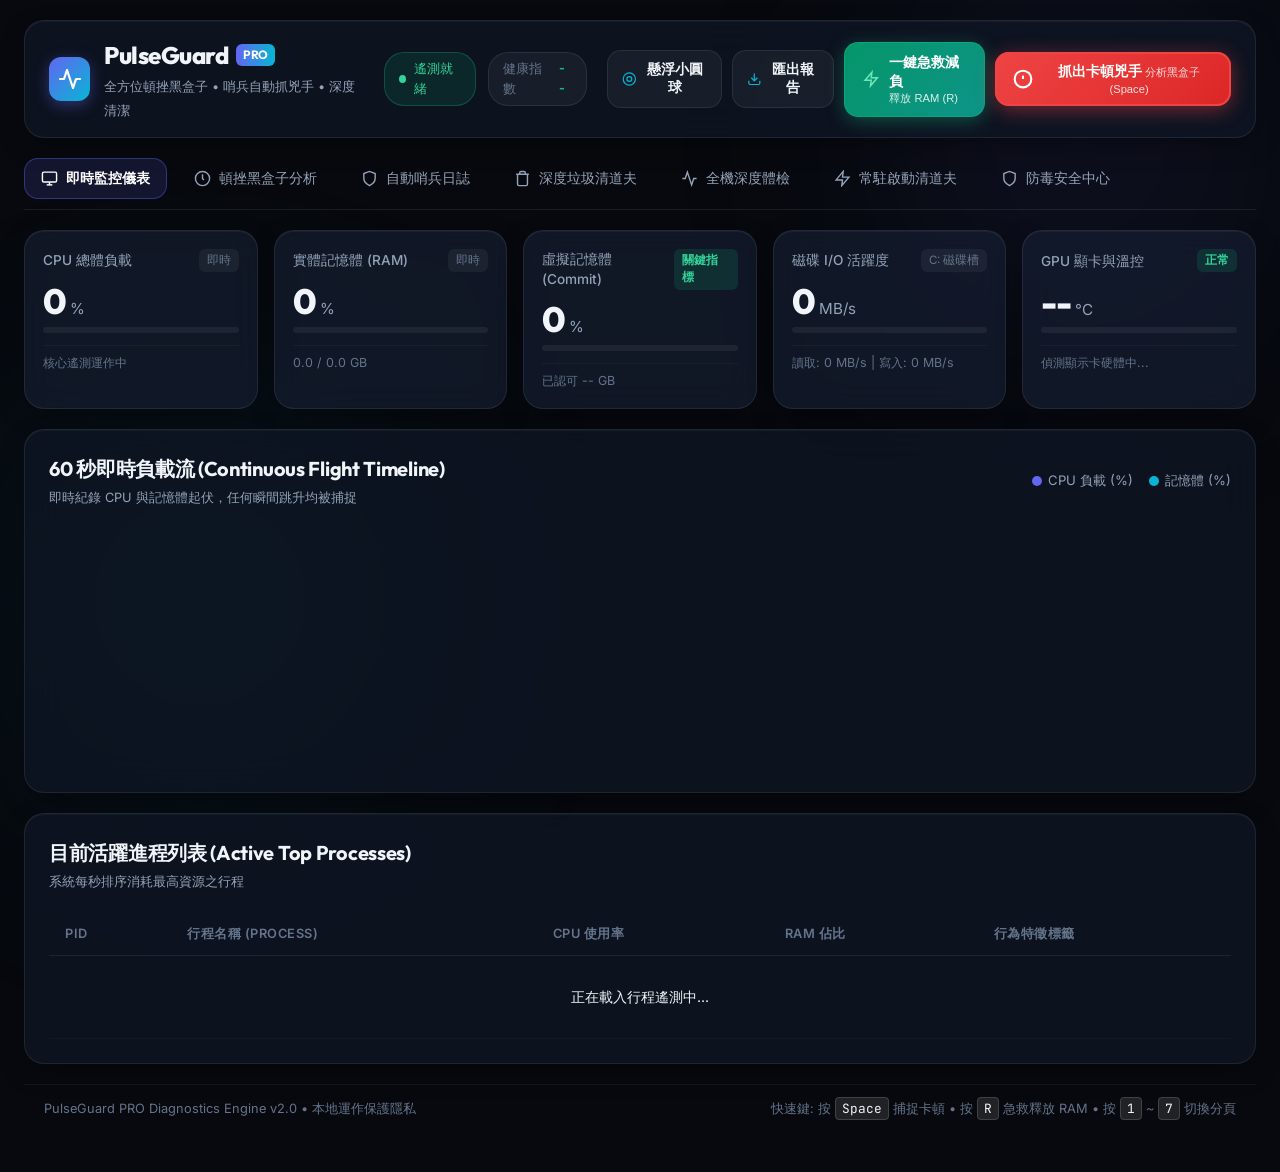
==== static/index.html @ 15b9dbf8 "Update PulseGuard PRO: Performance, Diagnostics and Antivirus Modules" ====
<!DOCTYPE html>
<html lang="zh-TW">
<head>
  <meta charset="UTF-8">
  <meta name="viewport" content="width=device-width, initial-scale=1.0">
  <title>PulseGuard PRO - 電腦頓挫黑盒子與效能診斷系統</title>
  <link rel="preconnect" href="https://fonts.googleapis.com">
  <link rel="preconnect" href="https://fonts.gstatic.com" crossorigin>
  <link href="https://fonts.googleapis.com/css2?family=Inter:wght@300;400;500;600;700&family=JetBrains+Mono:wght@400;600&family=Outfit:wght@400;600;700;800&display=swap" rel="stylesheet">
  <link rel="stylesheet" href="style.css">
</head>
<body>
  <!-- Ambient background glow layers -->
  <div class="ambient-glow glow-1"></div>
  <div class="ambient-glow glow-2"></div>

  <!-- Toast Notification Container -->
  <div class="toast-container" id="toastContainer"></div>

  <div class="app-layout">
    <!-- Top Bar -->
    <header class="navbar">
      <div class="nav-brand">
        <div class="brand-icon">
          <svg viewBox="0 0 24 24" fill="none" stroke="currentColor" stroke-width="2.2" stroke-linecap="round" stroke-linejoin="round">
            <polyline points="22 12 18 12 15 21 9 3 6 12 2 12"></polyline>
          </svg>
        </div>
        <div class="brand-text">
          <h1>PulseGuard <span>PRO</span></h1>
          <span class="sub-label">全方位頓挫黑盒子 • 哨兵自動抓兇手 • 深度清潔</span>
        </div>
      </div>

      <!-- Quick Status Badges -->
      <div class="header-badges">
        <div class="engine-badge" id="engineStatusBadge">
          <span class="dot pulse"></span>
          <span id="engineStatusText">遙測就緒</span>
        </div>
        <div class="health-mini-pill" id="healthMiniBadge" title="全機健康度">
          <span class="label">健康指數</span>
          <span class="val" id="miniHealthScore">--</span>
        </div>
      </div>

      <!-- Top CTA Action Buttons -->
      <div class="nav-actions">
        <!-- Circular Floating Speed Ball (Always on Top) -->
        <button class="btn-action-outline" id="btnOpenHud" title="開啟桌面置頂懸浮小圓球 (Always on Top，切換視窗絕不縮小)">
          <svg viewBox="0 0 24 24" fill="none" stroke="currentColor" stroke-width="2"><circle cx="12" cy="12" r="10"></circle><circle cx="12" cy="12" r="4"></circle></svg>
          懸浮小圓球
        </button>

        <!-- Export Report Dropdown / Button -->
        <button class="btn-action-outline" id="btnExportReport" title="一鍵匯出完整 HTML 系統診斷報告單">
          <svg viewBox="0 0 24 24" fill="none" stroke="currentColor" stroke-width="2"><path d="M21 15v4a2 2 0 0 1-2 2H5a2 2 0 0 1-2-2v-4"></path><polyline points="7 10 12 15 17 10"></polyline><line x1="12" y1="15" x2="12" y2="3"></line></svg>
          匯出報告
        </button>

        <!-- 1-Click Instant RAM & Temp Purge -->
        <button class="btn-optimize-system" id="btnOptimizeSystem" title="立即強制清空處理程序工作集閒置記憶體、清理 %TEMP% 與刷新 DNS 快取 (R)">
          <svg viewBox="0 0 24 24" fill="none" stroke="currentColor" stroke-width="2.2" class="opt-icon">
            <polygon points="13 2 3 14 12 14 11 22 21 10 12 10 13 2"></polygon>
          </svg>
          <div class="btn-text">
            <strong>一鍵急救減負</strong>
            <small>釋放 RAM (R)</small>
          </div>
        </button>

        <!-- Emergency Lag Hunter CTA Button -->
        <button class="btn-lag-hunter" id="btnTriggerLagHunter" title="剛才感到電腦卡頓或掉幀？點我立刻分析過去 60 秒兇手！ (Space)">
          <span class="sonar-ring"></span>
          <svg viewBox="0 0 24 24" fill="none" stroke="currentColor" stroke-width="2.5">
            <circle cx="12" cy="12" r="10"></circle>
            <line x1="12" y1="8" x2="12" y2="12"></line>
            <line x1="12" y1="16" x2="12.01" y2="16"></line>
          </svg>
          <div class="btn-text">
            <strong>抓出卡頓兇手</strong>
            <small>分析黑盒子 (Space)</small>
          </div>
        </button>
      </div>
    </header>

    <!-- Navigation Tabs -->
    <nav class="nav-tabs">
      <button class="tab-btn active" data-tab="tab-monitor">
        <svg viewBox="0 0 24 24" fill="none" stroke="currentColor" stroke-width="2"><rect x="2" y="3" width="20" height="14" rx="2" ry="2"></rect><line x1="8" y1="21" x2="16" y2="21"></line><line x1="12" y1="17" x2="12" y2="21"></line></svg>
        即時監控儀表
      </button>
      <button class="tab-btn" data-tab="tab-hunter" id="tabHunterBtn">
        <svg viewBox="0 0 24 24" fill="none" stroke="currentColor" stroke-width="2"><circle cx="12" cy="12" r="10"></circle><polyline points="12 6 12 12 14 14"></polyline></svg>
        頓挫黑盒子分析
      </button>
      <button class="tab-btn" data-tab="tab-sentinel" id="tabSentinelBtn">
        <svg viewBox="0 0 24 24" fill="none" stroke="currentColor" stroke-width="2"><path d="M12 22s8-4 8-10V5l-8-3-8 3v7c0 6 8 10 8 10z"></path></svg>
        自動哨兵日誌
        <span class="tab-badge" id="incidentCountBadge" style="display:none;">0</span>
      </button>
      <button class="tab-btn" data-tab="tab-cleaner">
        <svg viewBox="0 0 24 24" fill="none" stroke="currentColor" stroke-width="2"><path d="M3 6h18M19 6v14a2 2 0 0 1-2 2H7a2 2 0 0 1-2-2V6m3 0V4a2 2 0 0 1 2-2h4a2 2 0 0 1 2 2v2"></path></svg>
        深度垃圾清道夫
      </button>
      <button class="tab-btn" data-tab="tab-audit">
        <svg viewBox="0 0 24 24" fill="none" stroke="currentColor" stroke-width="2"><path d="M22 12h-4l-3 9L9 3l-3 9H2"></path></svg>
        全機深度體檢
      </button>
      <button class="tab-btn" data-tab="tab-startup">
        <svg viewBox="0 0 24 24" fill="none" stroke="currentColor" stroke-width="2"><polygon points="13 2 3 14 12 14 11 22 21 10 12 10 13 2"></polygon></svg>
        常駐啟動清道夫
      </button>
      <button class="tab-btn" data-tab="tab-security" id="tabSecurityBtn">
        <svg viewBox="0 0 24 24" fill="none" stroke="currentColor" stroke-width="2"><path d="M12 22s8-4 8-10V5l-8-3-8 3v7c0 6 8 10 8 10z"></path></svg>
        防毒安全中心
      </button>
    </nav>

    <!-- Main Content Container -->
    <main class="content-container">
      
      <!-- TAB 1: 即時監控 -->
      <section class="tab-content active" id="tab-monitor">
        <!-- Telemetry Cards Grid (5 Cards: CPU, RAM, Commit, Disk, GPU) -->
        <div class="telemetry-grid">
          <!-- CPU Card -->
          <div class="tele-card" id="cardCpu">
            <div class="tele-header">
              <span class="tele-title">CPU 總體負載</span>
              <span class="tele-trend" id="cpuTrend">即時</span>
            </div>
            <div class="tele-body">
              <div class="tele-val-wrap">
                <span class="tele-val" id="cpuVal">0</span>
                <span class="tele-unit">%</span>
              </div>
              <div class="mini-bar-track">
                <div class="mini-bar-fill" id="cpuBarFill" style="width: 0%"></div>
              </div>
            </div>
            <div class="tele-footer">
              <span id="cpuCoreInfo">核心遙測運作中</span>
            </div>
          </div>

          <!-- RAM Card -->
          <div class="tele-card" id="cardRam">
            <div class="tele-header">
              <span class="tele-title">實體記憶體 (RAM)</span>
              <span class="tele-trend" id="ramTrend">即時</span>
            </div>
            <div class="tele-body">
              <div class="tele-val-wrap">
                <span class="tele-val" id="ramVal">0</span>
                <span class="tele-unit">%</span>
              </div>
              <div class="mini-bar-track">
                <div class="mini-bar-fill" id="ramBarFill" style="width: 0%"></div>
              </div>
            </div>
            <div class="tele-footer">
              <span id="ramUsageDetail">0.0 / 0.0 GB</span>
            </div>
          </div>

          <!-- Commit / Virtual Memory Card -->
          <div class="tele-card" id="cardCommit">
            <div class="tele-header">
              <span class="tele-title">虛擬記憶體 (Commit)</span>
              <span class="tele-tag" title="若過高代表分頁檔交換頻繁，引起凍結">關鍵指標</span>
            </div>
            <div class="tele-body">
              <div class="tele-val-wrap">
                <span class="tele-val" id="commitVal">0</span>
                <span class="tele-unit">%</span>
              </div>
              <div class="mini-bar-track">
                <div class="mini-bar-fill" id="commitBarFill" style="width: 0%"></div>
              </div>
            </div>
            <div class="tele-footer">
              <span id="commitUsageDetail">已認可 -- GB</span>
            </div>
          </div>

          <!-- Disk Activity Card -->
          <div class="tele-card" id="cardDisk">
            <div class="tele-header">
              <span class="tele-title">磁碟 I/O 活躍度</span>
              <span class="tele-trend" id="diskTrend">C: 磁碟槽</span>
            </div>
            <div class="tele-body">
              <div class="tele-val-wrap">
                <span class="tele-val" id="diskVal">0</span>
                <span class="tele-unit">MB/s</span>
              </div>
              <div class="mini-bar-track">
                <div class="mini-bar-fill" id="diskBarFill" style="width: 0%"></div>
              </div>
            </div>
            <div class="tele-footer">
              <span id="diskRwDetail">讀取: 0 MB/s | 寫入: 0 MB/s</span>
            </div>
          </div>

          <!-- GPU & Thermal Card (NEW) -->
          <div class="tele-card" id="cardGpu">
            <div class="tele-header">
              <span class="tele-title">GPU 顯卡與溫控</span>
              <span class="tele-tag" id="gpuThermalTag">正常</span>
            </div>
            <div class="tele-body">
              <div class="tele-val-wrap">
                <span class="tele-val" id="gpuTempVal">--</span>
                <span class="tele-unit">°C</span>
              </div>
              <div class="mini-bar-track">
                <div class="mini-bar-fill" id="gpuBarFill" style="width: 0%; background: linear-gradient(90deg, #10b981, #f59e0b);"></div>
              </div>
            </div>
            <div class="tele-footer">
              <span id="gpuNameDetail">偵測顯示卡硬體中...</span>
            </div>
          </div>
        </div>

        <!-- Realtime Continuous Waveform Graph -->
        <div class="glass-panel chart-panel">
          <div class="panel-header">
            <div class="panel-title-wrap">
              <h2>60 秒即時負載流 (Continuous Flight Timeline)</h2>
              <span class="panel-subtitle">即時紀錄 CPU 與記憶體起伏，任何瞬間跳升均被捕捉</span>
            </div>
            <div class="chart-legend">
              <span class="legend-item"><span class="legend-dot dot-cpu"></span> CPU 負載 (%)</span>
              <span class="legend-item"><span class="legend-dot dot-ram"></span> 記憶體 (%)</span>
            </div>
          </div>
          <div class="canvas-container">
            <canvas id="liveTimelineCanvas"></canvas>
          </div>
        </div>

        <!-- Top Active Processes Table -->
        <div class="glass-panel process-panel">
          <div class="panel-header">
            <div class="panel-title-wrap">
              <h2>目前活躍進程列表 (Active Top Processes)</h2>
              <span class="panel-subtitle">系統每秒排序消耗最高資源之行程</span>
            </div>
          </div>
          <div class="table-responsive">
            <table class="modern-table">
              <thead>
                <tr>
                  <th>PID</th>
                  <th>行程名稱 (Process)</th>
                  <th>CPU 使用率</th>
                  <th>RAM 佔比</th>
                  <th>行為特徵標籤</th>
                </tr>
              </thead>
              <tbody id="topProcessesTbody">
                <tr>
                  <td colspan="5" class="loading-td">正在載入行程遙測中...</td>
                </tr>
              </tbody>
            </table>
          </div>
        </div>
      </section>

      <!-- TAB 2: 頓挫黑盒子 (Lag Hunter) -->
      <section class="tab-content" id="tab-hunter">
        <div class="glass-panel hunter-main-panel">
          <div class="hunter-hero">
            <div class="hero-badge">Flight Recorder Analysis</div>
            <h2>剛才究竟是誰在卡？ (Lag Culprit Diagnostic)</h2>
            <p id="hunterSummaryText" class="hunter-summary">
              點擊上方「抓出卡頓兇手」按鈕（或按 Space），系統將回溯過去 60 秒的硬體黑盒子紀錄，精準指出峰值秒數與主要元兇。
            </p>
          </div>

          <!-- Highlight Cards -->
          <div class="hunter-stats-grid">
            <div class="stat-card">
              <span class="label">最嚴重卡頓時刻</span>
              <span class="stat-num" id="worstTimeText">--:--:--</span>
            </div>
            <div class="stat-card">
              <span class="label">過去 60s 最高 CPU 峰值</span>
              <span class="stat-num" id="peakCpuText">-- %</span>
            </div>
            <div class="stat-card">
              <span class="label">最高記憶體飽和度</span>
              <span class="stat-num" id="peakMemText">-- %</span>
            </div>
            <div class="stat-card">
              <span class="label">最大磁碟爆發寫入</span>
              <span class="stat-num" id="peakDiskText">-- MB/s</span>
            </div>
          </div>

          <!-- Culprit Process Breakdown -->
          <div class="culprits-section">
            <h3>🚨 嫌疑兇手榜單 (Top Suspects Impact Ranking)</h3>
            <div id="culpritsList" class="culprits-list">
              <div class="empty-state">
                <span>尚未進行頓挫診斷，請按上方按鈕或按下鍵盤空白鍵觸發分析。</span>
              </div>
            </div>
          </div>
        </div>
      </section>

      <!-- TAB 3: 自動卡頓哨兵 (Auto Lag Sentinel) -->
      <section class="tab-content" id="tab-sentinel">
        <div class="glass-panel sentinel-panel">
          <div class="panel-header">
            <div class="panel-title-wrap">
              <h2>自動卡頓哨兵事件簿 (Auto Lag Sentinel Incidents)</h2>
              <span class="panel-subtitle">📸 提示：此表格為「黑盒子歷史存證相簿」，記錄剛才曾發生過的卡頓（照片不會自動消失）。處理完畢請點右上角「清空事件簿」即可歸零！</span>
            </div>
            <div style="display:flex; gap: 10px;">
              <button class="btn-refresh-audit" id="btnRefreshIncidents">重新整理</button>
              <button class="btn-refresh-audit" id="btnClearIncidents" style="color: #f87171;">清空事件簿</button>
            </div>
          </div>

          <!-- Smart Conclusion & Solution Card -->
          <div class="sentinel-conclusion-card" id="sentinelConclusionCard" style="display:none;">
            <div class="conclusion-header">
              <div class="conclusion-icon">
                <svg viewBox="0 0 24 24" fill="none" stroke="currentColor" stroke-width="2.2">
                  <circle cx="12" cy="12" r="10"></circle>
                  <line x1="12" y1="16" x2="12" y2="12"></line>
                  <line x1="12" y1="8" x2="12.01" y2="8"></line>
                </svg>
              </div>
              <div class="conclusion-title-wrap">
                <div class="conclusion-badge" id="conclusionBadge">🎯 哨兵綜合診斷結論</div>
                <h3 id="conclusionTitle">主要卡頓兇手：微軟防毒 (MsMpEng.exe)</h3>
              </div>
            </div>
            <div class="conclusion-body">
              <p class="conclusion-desc" id="conclusionDesc">
                <strong>【為什麼會卡？】</strong>微軟 Windows Defender 原生防毒程式正在全力掃描磁碟與檔案，把 CPU 運算能力吃到了 100%。這是防毒軟體在查毒時的正常現象，並不是電腦中毒！
              </p>
              <div class="conclusion-solutions" id="conclusionSolutions">
                <div class="solution-item">
                  <span class="sol-tag sol-rec">推薦步驟 1</span>
                  <span><strong>等它掃描完畢（約 1~2 分鐘）：</strong>防毒查完之後，CPU 會自動降回 5%~10%，電腦就會恢復完全順暢。</span>
                </div>
                <div class="solution-item">
                  <span class="sol-tag sol-action">應急步驟 2</span>
                  <span><strong>按右上角【一鍵急救減負 (R)】：</strong>強制釋放閒置記憶體，讓系統立刻騰出空間給其他軟體使用。</span>
                </div>
                <div class="solution-item">
                  <span class="sol-tag sol-stop">立即止卡 3</span>
                  <span><strong>若剛才有啟動微軟查毒：</strong>可點擊「防毒安全中心」分頁中的「中止掃描」按鈕，立即解除 CPU 佔用。</span>
                </div>
              </div>
            </div>
          </div>

          <div class="table-responsive">
            <table class="modern-table">
              <thead>
                <tr>
                  <th>事件編號</th>
                  <th>捕捉時刻</th>
                  <th>觸發原因</th>
                  <th>主要元兇行程</th>
                  <th>峰值 CPU</th>
                  <th>記憶體負載</th>
                </tr>
              </thead>
              <tbody id="incidentsTbody">
                <tr>
                  <td colspan="6" class="loading-td">哨兵日誌載入中...</td>
                </tr>
              </tbody>
            </table>
          </div>
        </div>
      </section>

      <!-- TAB 4: 深度垃圾清道夫 (Deep Cleaner) -->
      <section class="tab-content" id="tab-cleaner">
        <div class="glass-panel cleaner-panel">
          <div class="panel-header">
            <div class="panel-title-wrap">
              <h2>深度系統快取與垃圾清除 (Deep Cache Cleaner)</h2>
              <span class="panel-subtitle">掃描 Windows Update 下載包、瀏覽器快取、檔案總管縮圖快取與暫存</span>
            </div>
            <button class="btn-optimize-system" id="btnExecuteDeepClean">
              <svg viewBox="0 0 24 24" fill="none" stroke="currentColor" stroke-width="2"><polyline points="20 6 9 17 4 12"></polyline></svg>
              一鍵深度清理
            </button>
          </div>

          <div class="cleaner-summary-bar">
            <span>預估可清理空間：<strong id="cleanerTotalMb" style="color: #34d399; font-size: 1.4rem;">--</strong> MB</span>
          </div>

          <div class="cleaner-grid" id="cleanerGrid">
            <div class="loading-td">正在掃描系統垃圾快取中...</div>
          </div>
        </div>
      </section>

      <!-- TAB 5: 全機深度體檢 (Health Audit) -->
      <section class="tab-content" id="tab-audit">
        <div class="glass-panel audit-panel">
          <div class="audit-header-wrap">
            <div class="score-circle-wrap">
              <div class="score-circle" id="healthScoreCircle">
                <span class="score-val" id="auditScoreVal">--</span>
                <span class="score-unit">/100</span>
              </div>
              <div class="score-desc">
                <h3 id="auditGradeText">正在進行健康評測...</h3>
                <p>依據磁碟剩餘空間、連續開機時間、記憶體負載與常駐項綜合評估</p>
              </div>
            </div>
            <div style="display: flex; gap: 10px;">
              <button class="btn-action-outline" id="btnExportAuditHtml">
                <svg viewBox="0 0 24 24" fill="none" stroke="currentColor" stroke-width="2"><path d="M21 15v4a2 2 0 0 1-2 2H5a2 2 0 0 1-2-2v-4"></path><polyline points="7 10 12 15 17 10"></polyline><line x1="12" y1="15" x2="12" y2="3"></line></svg>
                下載體檢報告
              </button>
              <button class="btn-refresh-audit" id="btnAuditRunOptimize">
                <svg viewBox="0 0 24 24" fill="none" stroke="currentColor" stroke-width="2"><polygon points="13 2 3 14 12 14 11 22 21 10 12 10 13 2"></polygon></svg>
                急救減負 (RAM)
              </button>
              <button class="btn-refresh-audit" id="btnRefreshAudit">
                <svg viewBox="0 0 24 24" fill="none" stroke="currentColor" stroke-width="2"><polyline points="23 4 23 10 17 10"></polyline><polyline points="1 20 1 14 7 14"></polyline><path d="M3.51 9a9 9 0 0 1 14.85-3.36L23 10M1 14l4.64 4.36A9 9 0 0 0 20.49 15"></path></svg>
                重新評測
              </button>
            </div>
          </div>

          <div class="audit-grid">
            <!-- Metric 1: System Uptime -->
            <div class="audit-item-card">
              <div class="item-title">連續開機時間</div>
              <div class="item-value" id="auditUptimeVal">-- 小時</div>
              <div class="item-hint" id="auditUptimeHint">建議每 3~5 天重開機一次釋放鎖死核心記憶體。</div>
            </div>
            <!-- Metric 2: C Drive Space -->
            <div class="audit-item-card">
              <div class="item-title">系統槽 C: 可用空間</div>
              <div class="item-value" id="auditDiskCVal">-- GB</div>
              <div class="item-hint" id="auditDiskCHint">SSD 低於 20GB 會導致快取寫入劇烈降速。</div>
            </div>
            <!-- Metric 3: High Impact Startup -->
            <div class="audit-item-card">
              <div class="item-title">高負載開機啟動項</div>
              <div class="item-value" id="auditStartupVal">-- 個</div>
              <div class="item-hint">開機自動掛載的大型軟體會常駐背景佔據 CPU 執行緒。</div>
            </div>
          </div>

          <!-- Deductions / Issues Detected -->
          <div class="audit-issues-section">
            <h3>⚠️ 檢測到的系統瓶頸扣分項</h3>
            <ul class="issues-list" id="auditDeductionsList">
              <li>載入檢測報告中...</li>
            </ul>
          </div>

          <!-- Optimization Tips -->
          <div class="audit-tips-section">
            <h3>💡 專家優化改善建議</h3>
            <ul class="tips-list" id="auditTipsList">
              <li>暫無建議</li>
            </ul>
          </div>
        </div>
      </section>

      <!-- TAB 6: 常駐啟動清道夫 (Startup Optimizer) -->
      <section class="tab-content" id="tab-startup">
        <div class="glass-panel startup-panel">
          <div class="panel-header">
            <div class="panel-title-wrap">
              <h2>Windows 開機自啟動軟體檢測 (Startup Bloatware Inspector)</h2>
              <span class="panel-subtitle">抓出偷偷隨 Windows 一起開機、在背景默默吃資源的程式</span>
            </div>
            <button class="btn-refresh-audit" id="btnRefreshStartup">重新掃描啟動項</button>
          </div>

          <div class="table-responsive">
            <table class="modern-table">
              <thead>
                <tr>
                  <th>軟體/啟動名稱</th>
                  <th>效能影響級別</th>
                  <th>註冊表位置</th>
                  <th>啟動路徑 / 參數</th>
                  <th>優化建議</th>
                </tr>
              </thead>
              <tbody id="startupItemsTbody">
                <tr>
                  <td colspan="5" class="loading-td">掃描註冊表與開機排程中...</td>
                </tr>
              </tbody>
            </table>
          </div>
        </div>
      </section>

      <!-- TAB 7: 安全防毒中心 (Security Shield & Antivirus Center) -->
      <section class="tab-content" id="tab-security">
        <div class="glass-panel security-panel">
          <div class="panel-header">
            <div class="panel-title-wrap">
              <div class="security-badge-icon">
                <svg viewBox="0 0 24 24" fill="none" stroke="currentColor" stroke-width="2.2">
                  <path d="M12 22s8-4 8-10V5l-8-3-8 3v7c0 6 8 10 8 10z"></path>
                  <polyline points="9 12 11 14 15 10"></polyline>
                </svg>
              </div>
              <div>
                <h2>微軟原生防護與惡意威脅獵殺中心 (Security & Antivirus Center)</h2>
                <span class="panel-subtitle">Windows Defender 原生掃描核心 • 內建可疑偽裝與挖礦行程獵殺 • Hosts 防劫持體檢</span>
              </div>
            </div>
            <div class="security-top-actions">
              <button class="btn-refresh-audit" id="btnUpdateSignatures" title="連線微軟雲端更新防毒定義庫">
                <svg viewBox="0 0 24 24" fill="none" stroke="currentColor" stroke-width="2"><path d="M21.5 2v6h-6M21.34 15.57a10 10 0 1 1-.57-8.38l5.67-5.67"/></svg>
                更新病毒碼
              </button>
              <button class="btn-action-outline" id="btnStartFullScan" title="執行完整微軟深度掃描">
                微軟完整掃描
              </button>
              <button class="btn-primary-action" id="btnStartQuickScan">
                <svg viewBox="0 0 24 24" fill="none" stroke="currentColor" stroke-width="2.2"><polygon points="5 3 19 12 5 21 5 3"/></svg>
                微軟快速掃描
              </button>
            </div>
          </div>

          <!-- 4 Security Cards -->
          <div class="security-cards-grid">
            <!-- Card 1: Defender Status -->
            <div class="sec-card" id="cardDefender">
              <div class="sec-card-header">
                <div class="sec-card-title">微軟原生防護狀態</div>
                <span class="badge-tag badge-low" id="defenderRealtimeBadge">即時防護中</span>
              </div>
              <div class="sec-card-body">
                <div class="sec-main-val" id="defenderEngineName">Windows Defender</div>
                <div class="sec-detail-row">
                  <span>病毒定義版本:</span>
                  <strong id="defenderSigVersion">載入中...</strong>
                </div>
                <div class="sec-detail-row">
                  <span>定義庫更新:</span>
                  <span id="defenderSigUpdated">載入中...</span>
                </div>
              </div>
            </div>

            <!-- Card 2: Security Score -->
            <div class="sec-card" id="cardSecScore">
              <div class="sec-card-header">
                <div class="sec-card-title">系統安全防護指數</div>
                <span class="badge-tag badge-low" id="securityGradeBadge">堅固防護</span>
              </div>
              <div class="sec-card-body">
                <div class="sec-score-val-wrap">
                  <span class="sec-score-num" id="securityScoreNum">--</span>
                  <span class="sec-score-max">/100</span>
                </div>
                <div class="sec-detail-row">
                  <span>防護評級:</span>
                  <strong id="securityGradeText">分析安全狀態中...</strong>
                </div>
              </div>
            </div>

            <!-- Card 3: Hosts & Network Shield -->
            <div class="sec-card" id="cardHostsShield">
              <div class="sec-card-header">
                <div class="sec-card-title">網路與系統劫持防護</div>
                <span class="badge-tag badge-low" id="hostsStatusBadge">無異常導向</span>
              </div>
              <div class="sec-card-body">
                <div class="sec-detail-row">
                  <span>Hosts 檔案狀態:</span>
                  <strong id="hostsIntegrityText">檢測中...</strong>
                </div>
                <div class="sec-detail-row">
                  <span>Windows 防火牆:</span>
                  <strong id="firewallStatusText">檢測中...</strong>
                </div>
                <div class="sec-detail-row">
                  <span>UAC 提權防護:</span>
                  <strong id="uacStatusText">檢測中...</strong>
                </div>
              </div>
            </div>

            <!-- Card 4: Memory Threat & Miner Hunter -->
            <div class="sec-card" id="cardProcessShield">
              <div class="sec-card-header">
                <div class="sec-card-title">記憶體與挖礦威脅監控</div>
                <span class="badge-tag badge-low" id="processThreatBadge">分析中</span>
              </div>
              <div class="sec-card-body">
                <div class="sec-detail-row">
                  <span>記憶體威脅行程:</span>
                  <strong id="processThreatCount">0 個異常</strong>
                </div>
                <div class="sec-detail-row">
                  <span>開機可疑腳本:</span>
                  <span id="suspiciousStartupCount">0 個發現</span>
                </div>
                <div style="margin-top: 10px;">
                  <button class="btn-sub-action" id="btnHuntProcessesNow">
                    ⚡ 立即排查記憶體威脅
                  </button>
                </div>
              </div>
            </div>
          </div>

          <!-- Scanning Progress & Terminal Box -->
          <div class="scan-terminal-wrapper" id="scanTerminalWrapper" style="display:none;">
            <div class="scan-progress-header">
              <div class="scan-header-left">
                <div class="scan-radar-spinner"></div>
                <div>
                  <h3 id="scanTitleText">Windows Defender 掃描進行中...</h3>
                  <span id="scanStatusSubText">正在檢測核心記憶體、開機磁區與關鍵系統程式碼</span>
                </div>
              </div>
              <div class="scan-header-right">
                <span class="scan-pct-label" id="scanPctLabel">0%</span>
                <button class="btn-cancel-scan" id="btnCancelScan">中止掃描</button>
              </div>
            </div>
            <div class="scan-progress-track">
              <div class="scan-progress-bar" id="scanProgressBar" style="width: 0%;"></div>
            </div>
            <div class="terminal-box" id="scanTerminalLogs">
              <div class="log-line text-muted">[初始化中...] 等候防毒引擎輸出回應</div>
            </div>
          </div>

          <!-- Section 1: Process Threat Hunter Table -->
          <div class="threat-section-box">
            <div class="section-sub-header">
              <div class="section-sub-title">
                <svg viewBox="0 0 24 24" fill="none" stroke="currentColor" stroke-width="2"><circle cx="12" cy="12" r="10"/><path d="m4.93 4.93 4.24 4.24"/><path d="m14.83 9.17 4.24-4.24"/><path d="m14.83 14.83 4.24 4.24"/><path d="m9.17 14.83-4.24 4.24"/></svg>
                <h3>可疑/偽裝系統檔與挖礦木馬排查結果 (Memory Threat Hunter)</h3>
              </div>
              <button class="btn-refresh-audit" id="btnRefreshProcessThreats">重新排查記憶體</button>
            </div>
            <div class="table-responsive">
              <table class="modern-table">
                <thead>
                  <tr>
                    <th>處理程序 (PID)</th>
                    <th>威脅評級</th>
                    <th>威脅類型</th>
                    <th>分析診斷與原因</th>
                    <th>執行檔路徑</th>
                    <th>資源佔用</th>
                    <th>安全處置</th>
                  </tr>
                </thead>
                <tbody id="processThreatsTbody">
                  <tr>
                    <td colspan="7" class="loading-td">正在分析記憶體中運行的所有處理程序...</td>
                  </tr>
                </tbody>
              </table>
            </div>
          </div>

          <!-- Section 2: Security Deductions & Single File Scan -->
          <div class="audit-split-grid">
            <div class="threat-section-box">
              <div class="section-sub-header">
                <div class="section-sub-title">
                  <svg viewBox="0 0 24 24" fill="none" stroke="currentColor" stroke-width="2"><path d="M10.29 3.86L1.82 18a2 2 0 0 0 1.71 3h16.94a2 2 0 0 0 1.71-3L13.71 3.86a2 2 0 0 0-3.42 0z"/></svg>
                  <h3>系統防護弱點與扣分項 (Security Deductions)</h3>
                </div>
              </div>
              <ul class="issues-list" id="securityDeductionsList">
                <li>分析系統安全配置中...</li>
              </ul>
            </div>

            <!-- Single File On-Demand Inspection -->
            <div class="threat-section-box">
              <div class="section-sub-header">
                <div class="section-sub-title">
                  <svg viewBox="0 0 24 24" fill="none" stroke="currentColor" stroke-width="2"><path d="M14 2H6a2 2 0 0 0-2 2v16a2 2 0 0 0 2 2h12a2 2 0 0 0 2-2V8z"/><polyline points="14 2 14 8 20 8"/><line x1="16" y1="13" x2="8" y2="13"/><line x1="16" y1="17" x2="8" y2="17"/></svg>
                  <h3>單一檔案快篩與特徵碼查驗 (File Hash & Scan)</h3>
                </div>
              </div>
              <div class="file-inspect-form">
                <input type="text" id="fileInspectInput" class="custom-input" placeholder="請輸入本機檔案完整路徑 (例如: C:\Windows\explorer.exe)">
                <button class="btn-action-outline" id="btnInspectFile">
                  特徵驗證 (Hash)
                </button>
                <button class="btn-primary-action" id="btnDefenderScanFile">
                  微軟查毒
                </button>
              </div>
              <div class="file-inspect-result" id="fileInspectResult" style="display:none;">
                <div class="result-row"><span>檔案名稱:</span> <strong id="resFileName">--</strong></div>
                <div class="result-row"><span>檔案大小:</span> <span id="resFileSize">--</span></div>
                <div class="result-row"><span>數位簽章:</span> <span id="resFileSig">--</span></div>
                <div class="result-row"><span>SHA-256 特徵碼:</span> <code id="resFileSha256">--</code></div>
                <div class="result-row"><span>MD5 特徵碼:</span> <code id="resFileMd5">--</code></div>
              </div>
            </div>
          </div>

        </div>
      </section>
    </main>

    <!-- Footer -->
    <footer class="app-footer">
      <div class="footer-left">
        <span>PulseGuard PRO Diagnostics Engine v2.0 • 本地運作保護隱私</span>
      </div>
      <div class="footer-right">
        <span>快速鍵: 按 <kbd>Space</kbd> 捕捉卡頓 • 按 <kbd>R</kbd> 急救釋放 RAM • 按 <kbd>1</kbd> ~ <kbd>7</kbd> 切換分頁</span>
      </div>
    </footer>
  </div>

  <script src="app.js"></script>
</body>
</html>
---- static/style.css ----
:root {
  --bg-deep: #07090e;
  --bg-surface: rgba(16, 23, 38, 0.72);
  --bg-card: rgba(22, 31, 51, 0.65);
  --bg-card-hover: rgba(30, 42, 69, 0.8);
  --border-subtle: rgba(255, 255, 255, 0.08);
  --border-glow: rgba(99, 102, 241, 0.35);

  --text-main: #f1f5f9;
  --text-muted: #94a3b8;
  --text-dim: #64748b;

  --accent-cyan: #06b6d4;
  --accent-indigo: #6366f1;
  --accent-emerald: #10b981;
  --accent-amber: #f59e0b;
  --accent-crimson: #ef4444;
  --accent-purple: #a855f7;

  --font-sans: 'Inter', -apple-system, BlinkMacSystemFont, "Segoe UI", Roboto, sans-serif;
  --font-brand: 'Outfit', sans-serif;
  --font-mono: 'JetBrains Mono', monospace;

  --radius-sm: 8px;
  --radius-md: 14px;
  --radius-lg: 20px;
  --shadow-card: 0 10px 30px -10px rgba(0, 0, 0, 0.5), inset 0 1px 1px rgba(255, 255, 255, 0.05);
}

* {
  margin: 0;
  padding: 0;
  box-sizing: border-box;
}

body {
  background-color: var(--bg-deep);
  color: var(--text-main);
  font-family: var(--font-sans);
  line-height: 1.5;
  overflow-x: hidden;
  min-height: 100vh;
}

/* Ambient glow background */
.ambient-glow {
  position: fixed;
  border-radius: 50%;
  filter: blur(120px);
  pointer-events: none;
  z-index: 0;
}

.glow-1 {
  width: 500px;
  height: 500px;
  background: radial-gradient(circle, rgba(99, 102, 241, 0.15) 0%, rgba(99, 102, 241, 0) 70%);
  top: -100px;
  right: -50px;
}

.glow-2 {
  width: 600px;
  height: 600px;
  background: radial-gradient(circle, rgba(6, 182, 212, 0.12) 0%, rgba(6, 182, 212, 0) 70%);
  bottom: 0px;
  left: -100px;
}

/* Toast Container */
.toast-container {
  position: fixed;
  top: 24px;
  right: 24px;
  z-index: 9999;
  display: flex;
  flex-direction: column;
  gap: 12px;
  pointer-events: none;
}

.toast {
  pointer-events: auto;
  min-width: 320px;
  max-width: 440px;
  background: rgba(16, 23, 38, 0.95);
  backdrop-filter: blur(24px);
  border: 1px solid rgba(16, 185, 129, 0.4);
  border-left: 4px solid var(--accent-emerald);
  border-radius: var(--radius-md);
  padding: 16px 20px;
  box-shadow: 0 15px 35px rgba(0, 0, 0, 0.6);
  color: var(--text-main);
  animation: slideInToast 0.35s cubic-bezier(0.16, 1, 0.3, 1);
  display: flex;
  flex-direction: column;
  gap: 6px;
}

.toast-header {
  display: flex;
  align-items: center;
  gap: 10px;
  font-weight: 700;
  font-size: 0.95rem;
}

.toast-body {
  font-size: 0.85rem;
  color: var(--text-muted);
  line-height: 1.4;
}

.toast-stats {
  display: flex;
  gap: 12px;
  margin-top: 6px;
  padding-top: 6px;
  border-top: 1px solid rgba(255, 255, 255, 0.06);
  font-family: var(--font-mono);
  font-size: 0.8rem;
}

.toast-stats span {
  color: var(--accent-emerald);
  font-weight: 600;
}

@keyframes slideInToast {
  from { opacity: 0; transform: translateX(40px) scale(0.95); }
  to { opacity: 1; transform: translateX(0) scale(1); }
}

.app-layout {
  position: relative;
  z-index: 1;
  max-width: 1420px;
  margin: 0 auto;
  padding: 20px 24px 40px;
  display: flex;
  flex-direction: column;
  gap: 20px;
  min-height: 100vh;
}

/* Header & Brand */
.navbar {
  display: flex;
  align-items: center;
  justify-content: space-between;
  gap: 20px;
  padding: 16px 24px;
  background: var(--bg-surface);
  backdrop-filter: blur(20px);
  border: 1px solid var(--border-subtle);
  border-radius: var(--radius-lg);
  box-shadow: var(--shadow-card);
}

.nav-brand {
  display: flex;
  align-items: center;
  gap: 14px;
}

.brand-icon {
  width: 44px;
  height: 44px;
  border-radius: 12px;
  background: linear-gradient(135deg, var(--accent-indigo), var(--accent-cyan));
  display: flex;
  align-items: center;
  justify-content: center;
  color: #fff;
  box-shadow: 0 4px 15px rgba(99, 102, 241, 0.4);
}

.brand-icon svg {
  width: 24px;
  height: 24px;
}

.brand-text h1 {
  font-family: var(--font-brand);
  font-size: 1.5rem;
  font-weight: 800;
  letter-spacing: -0.5px;
  display: flex;
  align-items: center;
  gap: 8px;
}

.brand-text h1 span {
  font-size: 0.75rem;
  background: linear-gradient(90deg, var(--accent-indigo), var(--accent-cyan));
  padding: 2px 7px;
  border-radius: 6px;
  color: #fff;
  font-weight: 700;
}

.brand-text .sub-label {
  font-size: 0.8rem;
  color: var(--text-muted);
}

/* Badges */
.header-badges {
  display: flex;
  align-items: center;
  gap: 12px;
}

.engine-badge {
  display: inline-flex;
  align-items: center;
  gap: 8px;
  padding: 6px 14px;
  background: rgba(16, 185, 129, 0.12);
  border: 1px solid rgba(16, 185, 129, 0.3);
  border-radius: 20px;
  font-size: 0.82rem;
  font-weight: 500;
  color: #34d399;
}

.dot {
  width: 8px;
  height: 8px;
  border-radius: 50%;
  background-color: #34d399;
}

.dot.pulse {
  animation: pulseAnimation 2s infinite ease-in-out;
}

@keyframes pulseAnimation {
  0% { transform: scale(0.95); opacity: 0.7; box-shadow: 0 0 0 0 rgba(16, 185, 129, 0.6); }
  70% { transform: scale(1.1); opacity: 1; box-shadow: 0 0 0 8px rgba(16, 185, 129, 0); }
  100% { transform: scale(0.95); opacity: 0.7; box-shadow: 0 0 0 0 rgba(16, 185, 129, 0); }
}

.health-mini-pill {
  display: flex;
  align-items: center;
  gap: 8px;
  padding: 6px 14px;
  background: rgba(255, 255, 255, 0.05);
  border: 1px solid var(--border-subtle);
  border-radius: 20px;
  font-size: 0.82rem;
}

.health-mini-pill .label {
  color: var(--text-dim);
}

.health-mini-pill .val {
  font-weight: 700;
  color: var(--accent-emerald);
  font-family: var(--font-mono);
}

/* Nav Actions CTA Buttons */
.nav-actions {
  display: flex;
  align-items: center;
  gap: 10px;
}

.btn-action-outline {
  display: inline-flex;
  align-items: center;
  gap: 6px;
  padding: 10px 14px;
  background: rgba(255, 255, 255, 0.05);
  border: 1px solid var(--border-subtle);
  border-radius: var(--radius-md);
  color: var(--text-main);
  font-size: 0.85rem;
  font-weight: 600;
  cursor: pointer;
  transition: all 0.2s ease;
}

.btn-action-outline:hover {
  background: rgba(255, 255, 255, 0.1);
  border-color: rgba(255, 255, 255, 0.2);
}

.btn-action-outline svg {
  width: 16px;
  height: 16px;
  color: var(--accent-cyan);
}

/* Optimizer Button */
.btn-optimize-system {
  position: relative;
  background: linear-gradient(135deg, #059669, #0d9488);
  border: 1px solid rgba(16, 185, 129, 0.4);
  border-radius: var(--radius-md);
  padding: 10px 18px;
  display: flex;
  align-items: center;
  gap: 10px;
  color: #ffffff;
  cursor: pointer;
  transition: all 0.25s cubic-bezier(0.16, 1, 0.3, 1);
  box-shadow: 0 4px 18px rgba(16, 185, 129, 0.35);
}

.btn-optimize-system:hover {
  transform: translateY(-2px) scale(1.02);
  box-shadow: 0 8px 25px rgba(16, 185, 129, 0.55);
}

.btn-optimize-system .opt-icon {
  width: 18px;
  height: 18px;
  color: #6ee7b7;
}

.btn-optimize-system.optimizing .opt-icon {
  animation: spinIcon 1s linear infinite;
}

@keyframes spinIcon {
  from { transform: rotate(0deg); }
  to { transform: rotate(360deg); }
}

.btn-optimize-system .btn-text {
  text-align: left;
  display: flex;
  flex-direction: column;
}

.btn-optimize-system .btn-text strong {
  font-size: 0.9rem;
}

.btn-optimize-system .btn-text small {
  font-size: 0.7rem;
  opacity: 0.85;
}

/* Emergency Lag Hunter CTA */
.btn-lag-hunter {
  position: relative;
  background: linear-gradient(135deg, #ef4444, #dc2626);
  border: none;
  border-radius: var(--radius-md);
  padding: 10px 18px;
  display: flex;
  align-items: center;
  gap: 12px;
  color: #ffffff;
  cursor: pointer;
  transition: all 0.25s cubic-bezier(0.16, 1, 0.3, 1);
  box-shadow: 0 4px 20px rgba(239, 68, 68, 0.45);
}

.btn-lag-hunter:hover {
  transform: translateY(-2px) scale(1.02);
  box-shadow: 0 8px 30px rgba(239, 68, 68, 0.65);
}

.btn-lag-hunter svg {
  width: 20px;
  height: 20px;
  flex-shrink: 0;
}

.btn-lag-hunter .btn-text strong {
  font-size: 0.9rem;
}

.btn-lag-hunter .btn-text small {
  font-size: 0.7rem;
  opacity: 0.85;
}

.sonar-ring {
  position: absolute;
  top: 0; left: 0; right: 0; bottom: 0;
  border-radius: var(--radius-md);
  border: 2px solid #ef4444;
  animation: sonarWave 2.5s infinite;
  pointer-events: none;
}

@keyframes sonarWave {
  0% { transform: scale(1); opacity: 0.8; }
  100% { transform: scale(1.15, 1.35); opacity: 0; }
}

/* Nav Tabs */
.nav-tabs {
  display: flex;
  gap: 10px;
  border-bottom: 1px solid var(--border-subtle);
  padding-bottom: 10px;
  overflow-x: auto;
}

.tab-btn {
  display: inline-flex;
  align-items: center;
  gap: 8px;
  background: transparent;
  border: 1px solid transparent;
  padding: 10px 16px;
  color: var(--text-muted);
  font-size: 0.88rem;
  font-weight: 500;
  border-radius: var(--radius-md);
  cursor: pointer;
  transition: all 0.2s ease;
  white-space: nowrap;
}

.tab-btn svg {
  width: 17px;
  height: 17px;
}

.tab-btn:hover {
  color: var(--text-main);
  background: rgba(255, 255, 255, 0.04);
}

.tab-btn.active {
  color: #fff;
  background: rgba(99, 102, 241, 0.15);
  border-color: rgba(99, 102, 241, 0.4);
  font-weight: 600;
}

.tab-badge {
  background: var(--accent-crimson);
  color: #fff;
  font-size: 0.65rem;
  padding: 1px 6px;
  border-radius: 10px;
  font-weight: bold;
}

/* Content Sections */
.tab-content {
  display: none;
  flex-direction: column;
  gap: 20px;
}

.tab-content.active {
  display: flex;
  animation: fadeIn 0.3s ease;
}

@keyframes fadeIn {
  from { opacity: 0; transform: translateY(6px); }
  to { opacity: 1; transform: translateY(0); }
}

/* Telemetry Cards */
.telemetry-grid {
  display: grid;
  grid-template-columns: repeat(auto-fit, minmax(230px, 1fr));
  gap: 16px;
}

.tele-card {
  background: var(--bg-card);
  backdrop-filter: blur(16px);
  border: 1px solid var(--border-subtle);
  border-radius: var(--radius-lg);
  padding: 18px;
  box-shadow: var(--shadow-card);
  display: flex;
  flex-direction: column;
  gap: 12px;
  transition: transform 0.2s ease, border-color 0.2s ease;
}

.tele-card:hover {
  transform: translateY(-2px);
  border-color: var(--border-glow);
}

.tele-header {
  display: flex;
  justify-content: space-between;
  align-items: center;
}

.tele-title {
  font-size: 0.85rem;
  color: var(--text-muted);
  font-weight: 500;
}

.tele-trend, .tele-tag {
  font-size: 0.72rem;
  padding: 3px 8px;
  border-radius: 6px;
  background: rgba(255, 255, 255, 0.05);
  color: var(--text-dim);
}

.tele-tag {
  background: rgba(16, 185, 129, 0.15);
  color: #34d399;
  font-weight: 600;
}

.tele-val-wrap {
  display: flex;
  align-items: baseline;
  gap: 4px;
  margin-bottom: 6px;
}

.tele-val {
  font-family: var(--font-brand);
  font-size: 2.2rem;
  font-weight: 800;
  line-height: 1;
  letter-spacing: -1px;
}

.tele-unit {
  font-size: 0.95rem;
  color: var(--text-muted);
}

.mini-bar-track {
  width: 100%;
  height: 6px;
  background: rgba(255, 255, 255, 0.06);
  border-radius: 4px;
  overflow: hidden;
}

.mini-bar-fill {
  height: 100%;
  border-radius: 4px;
  transition: width 0.4s ease, background-color 0.3s ease;
  background: linear-gradient(90deg, var(--accent-cyan), var(--accent-indigo));
}

.tele-footer {
  font-size: 0.78rem;
  color: var(--text-dim);
  border-top: 1px solid rgba(255, 255, 255, 0.04);
  padding-top: 8px;
  white-space: nowrap;
  overflow: hidden;
  text-overflow: ellipsis;
}

/* Glass Panels */
.glass-panel {
  background: var(--bg-surface);
  backdrop-filter: blur(20px);
  border: 1px solid var(--border-subtle);
  border-radius: var(--radius-lg);
  padding: 24px;
  box-shadow: var(--shadow-card);
}

.panel-header {
  display: flex;
  justify-content: space-between;
  align-items: center;
  margin-bottom: 20px;
  flex-wrap: wrap;
  gap: 12px;
}

.panel-title-wrap h2 {
  font-family: var(--font-brand);
  font-size: 1.25rem;
  font-weight: 700;
  letter-spacing: -0.3px;
}

.panel-subtitle {
  font-size: 0.8rem;
  color: var(--text-muted);
}

.chart-legend {
  display: flex;
  align-items: center;
  gap: 16px;
  font-size: 0.82rem;
}

.legend-item {
  display: inline-flex;
  align-items: center;
  gap: 6px;
  color: var(--text-muted);
}

.legend-dot {
  width: 10px;
  height: 10px;
  border-radius: 50%;
}

.dot-cpu { background: var(--accent-indigo); }
.dot-ram { background: var(--accent-cyan); }

.canvas-container {
  width: 100%;
  height: 240px;
  position: relative;
}

#liveTimelineCanvas {
  width: 100%;
  height: 100%;
  display: block;
}

/* Deep Cleaner Styles */
.cleaner-summary-bar {
  background: rgba(0, 0, 0, 0.25);
  border: 1px solid var(--border-subtle);
  border-radius: var(--radius-md);
  padding: 14px 20px;
  margin-bottom: 20px;
  display: flex;
  align-items: center;
  justify-content: space-between;
}

.cleaner-grid {
  display: grid;
  grid-template-columns: repeat(auto-fit, minmax(280px, 1fr));
  gap: 16px;
}

.cleaner-card {
  background: rgba(255, 255, 255, 0.03);
  border: 1px solid var(--border-subtle);
  border-radius: var(--radius-md);
  padding: 16px 18px;
  display: flex;
  flex-direction: column;
  gap: 8px;
}

.cleaner-card-title {
  font-weight: 700;
  font-size: 0.95rem;
  color: var(--text-main);
  display: flex;
  justify-content: space-between;
}

.cleaner-card-mb {
  font-family: var(--font-mono);
  color: #34d399;
}

.cleaner-card-desc {
  font-size: 0.8rem;
  color: var(--text-muted);
}

/* Tables */
.table-responsive {
  width: 100%;
  overflow-x: auto;
}

.modern-table {
  width: 100%;
  border-collapse: collapse;
  text-align: left;
  font-size: 0.88rem;
}

.modern-table th {
  padding: 12px 16px;
  color: var(--text-dim);
  font-weight: 600;
  border-bottom: 1px solid var(--border-subtle);
  font-size: 0.8rem;
  text-transform: uppercase;
  letter-spacing: 0.5px;
}

.modern-table td {
  padding: 12px 16px;
  border-bottom: 1px solid rgba(255, 255, 255, 0.03);
  color: var(--text-main);
  vertical-align: middle;
}

.modern-table tr:hover td {
  background: rgba(255, 255, 255, 0.02);
}

.badge-tag {
  display: inline-block;
  font-size: 0.72rem;
  padding: 2px 8px;
  border-radius: 6px;
  background: rgba(255, 255, 255, 0.06);
  color: var(--text-muted);
}

.badge-high {
  background: rgba(239, 68, 68, 0.15);
  color: #f87171;
  border: 1px solid rgba(239, 68, 68, 0.3);
}

.badge-mid {
  background: rgba(245, 158, 11, 0.15);
  color: #fbbf24;
  border: 1px solid rgba(245, 158, 11, 0.3);
}

.badge-low {
  background: rgba(16, 185, 129, 0.12);
  color: #34d399;
  border: 1px solid rgba(16, 185, 129, 0.25);
}

.loading-td {
  text-align: center;
  color: var(--text-dim);
  padding: 30px !important;
}

/* Tab 2: Lag Hunter Panel */
.hunter-hero {
  border-bottom: 1px solid var(--border-subtle);
  padding-bottom: 20px;
  margin-bottom: 24px;
}

.hero-badge {
  display: inline-block;
  background: rgba(239, 68, 68, 0.15);
  color: #f87171;
  font-size: 0.75rem;
  font-weight: 700;
  padding: 4px 10px;
  border-radius: 6px;
  margin-bottom: 10px;
  text-transform: uppercase;
}

.hunter-hero h2 {
  font-family: var(--font-brand);
  font-size: 1.6rem;
  font-weight: 800;
  margin-bottom: 8px;
}

.hunter-summary {
  color: var(--text-muted);
  font-size: 0.95rem;
  line-height: 1.6;
}

.hunter-stats-grid {
  display: grid;
  grid-template-columns: repeat(auto-fit, minmax(200px, 1fr));
  gap: 16px;
  margin-bottom: 30px;
}

.stat-card {
  background: rgba(0, 0, 0, 0.25);
  border: 1px solid var(--border-subtle);
  border-radius: var(--radius-md);
  padding: 16px;
  display: flex;
  flex-direction: column;
  gap: 8px;
}

.stat-card .label {
  font-size: 0.8rem;
  color: var(--text-dim);
}

.stat-card .stat-num {
  font-family: var(--font-brand);
  font-size: 1.8rem;
  font-weight: 800;
  color: var(--text-main);
}

.culprits-section h3 {
  font-size: 1.1rem;
  margin-bottom: 16px;
  font-weight: 700;
}

.culprits-list {
  display: flex;
  flex-direction: column;
  gap: 14px;
}

.culprit-item {
  background: rgba(255, 255, 255, 0.03);
  border: 1px solid var(--border-subtle);
  border-left: 4px solid var(--accent-crimson);
  border-radius: var(--radius-md);
  padding: 16px 20px;
  display: flex;
  justify-content: space-between;
  align-items: center;
  gap: 20px;
  transition: all 0.2s ease;
}

.culprit-item:hover {
  background: rgba(255, 255, 255, 0.05);
  transform: translateX(4px);
}

.culprit-info {
  display: flex;
  flex-direction: column;
  gap: 6px;
}

.culprit-title-row {
  display: flex;
  align-items: center;
  gap: 12px;
}

.culprit-name {
  font-size: 1.05rem;
  font-weight: 700;
  font-family: var(--font-mono);
}

.culprit-suggestion {
  font-size: 0.84rem;
  color: var(--text-muted);
}

.culprit-metrics {
  display: flex;
  gap: 18px;
  text-align: right;
}

.metric-box {
  display: flex;
  flex-direction: column;
}

.metric-box .val {
  font-family: var(--font-brand);
  font-size: 1.3rem;
  font-weight: 800;
  color: #f87171;
}

.metric-box .lbl {
  font-size: 0.72rem;
  color: var(--text-dim);
}

.empty-state {
  padding: 40px;
  text-align: center;
  color: var(--text-dim);
  border: 1px dashed var(--border-subtle);
  border-radius: var(--radius-md);
}

/* Tab 3: Health Audit Panel */
.audit-header-wrap {
  display: flex;
  justify-content: space-between;
  align-items: center;
  padding-bottom: 24px;
  border-bottom: 1px solid var(--border-subtle);
  margin-bottom: 24px;
  flex-wrap: wrap;
  gap: 20px;
}

.score-circle-wrap {
  display: flex;
  align-items: center;
  gap: 24px;
}

.score-circle {
  width: 100px;
  height: 100px;
  border-radius: 50%;
  border: 4px solid var(--accent-emerald);
  display: flex;
  flex-direction: column;
  align-items: center;
  justify-content: center;
  box-shadow: 0 0 25px rgba(16, 185, 129, 0.3);
}

.score-val {
  font-family: var(--font-brand);
  font-size: 2.2rem;
  font-weight: 800;
  line-height: 1;
}

.score-unit {
  font-size: 0.75rem;
  color: var(--text-dim);
}

.score-desc h3 {
  font-size: 1.3rem;
  font-weight: 700;
  margin-bottom: 4px;
}

.score-desc p {
  font-size: 0.85rem;
  color: var(--text-muted);
}

.btn-refresh-audit {
  display: inline-flex;
  align-items: center;
  gap: 8px;
  padding: 8px 16px;
  background: rgba(255, 255, 255, 0.05);
  border: 1px solid var(--border-subtle);
  color: var(--text-main);
  border-radius: var(--radius-sm);
  cursor: pointer;
  font-size: 0.85rem;
  transition: all 0.2s ease;
}

.btn-refresh-audit:hover {
  background: rgba(255, 255, 255, 0.1);
}

.btn-refresh-audit svg {
  width: 16px;
  height: 16px;
}

.audit-grid {
  display: grid;
  grid-template-columns: repeat(auto-fit, minmax(260px, 1fr));
  gap: 16px;
  margin-bottom: 24px;
}

.audit-item-card {
  background: rgba(0, 0, 0, 0.25);
  border: 1px solid var(--border-subtle);
  border-radius: var(--radius-md);
  padding: 18px;
}

.audit-item-card .item-title {
  font-size: 0.82rem;
  color: var(--text-dim);
  margin-bottom: 6px;
}

.audit-item-card .item-value {
  font-family: var(--font-brand);
  font-size: 1.8rem;
  font-weight: 800;
  margin-bottom: 6px;
}

.audit-item-card .item-hint {
  font-size: 0.78rem;
  color: var(--text-muted);
}

.audit-issues-section, .audit-tips-section {
  margin-top: 20px;
}

.audit-issues-section h3, .audit-tips-section h3 {
  font-size: 1rem;
  margin-bottom: 12px;
}

.issues-list, .tips-list {
  list-style: none;
  display: flex;
  flex-direction: column;
  gap: 10px;
}

.issues-list li {
  padding: 12px 16px;
  background: rgba(239, 68, 68, 0.08);
  border: 1px solid rgba(239, 68, 68, 0.2);
  border-radius: var(--radius-sm);
  color: #fca5a5;
  font-size: 0.88rem;
}

.tips-list li {
  padding: 12px 16px;
  background: rgba(6, 182, 212, 0.08);
  border: 1px solid rgba(6, 182, 212, 0.2);
  border-radius: var(--radius-sm);
  color: #a5f3fc;
  font-size: 0.88rem;
}

/* Footer */
.app-footer {
  display: flex;
  justify-content: space-between;
  align-items: center;
  padding: 14px 20px;
  color: var(--text-dim);
  font-size: 0.8rem;
  border-top: 1px solid rgba(255, 255, 255, 0.05);
  margin-top: auto;
  flex-wrap: wrap;
  gap: 10px;
}

kbd {
  background: rgba(255, 255, 255, 0.1);
  padding: 2px 6px;
  border-radius: 4px;
  border: 1px solid rgba(255, 255, 255, 0.15);
  font-family: var(--font-mono);
  color: var(--text-main);
}

@media (max-width: 900px) {
  .navbar {
    flex-direction: column;
    align-items: stretch;
  }
  .nav-actions {
    flex-wrap: wrap;
    width: 100%;
  }
  .btn-optimize-system, .btn-lag-hunter, .btn-action-outline {
    flex: 1;
    justify-content: center;
  }
}

/* ========================================================
   Security & Antivirus Center Styles
   ======================================================== */
.security-panel {
  display: flex;
  flex-direction: column;
  gap: 24px;
}

.security-badge-icon {
  width: 44px;
  height: 44px;
  border-radius: var(--radius-md);
  background: linear-gradient(135deg, rgba(16, 185, 129, 0.25), rgba(6, 182, 212, 0.25));
  border: 1px solid rgba(16, 185, 129, 0.4);
  display: flex;
  align-items: center;
  justify-content: center;
  color: var(--accent-emerald);
  box-shadow: 0 0 20px rgba(16, 185, 129, 0.2);
}

.security-badge-icon svg {
  width: 24px;
  height: 24px;
}

.security-top-actions {
  display: flex;
  align-items: center;
  gap: 12px;
  flex-wrap: wrap;
}

.btn-primary-action {
  display: inline-flex;
  align-items: center;
  gap: 8px;
  background: linear-gradient(135deg, #059669, #10b981);
  color: #fff;
  border: 1px solid rgba(52, 211, 153, 0.4);
  border-radius: var(--radius-sm);
  padding: 8px 16px;
  font-size: 0.88rem;
  font-weight: 600;
  cursor: pointer;
  transition: all 0.2s cubic-bezier(0.16, 1, 0.3, 1);
  box-shadow: 0 4px 15px rgba(16, 185, 129, 0.3);
}

.btn-primary-action:hover {
  transform: translateY(-2px);
  box-shadow: 0 6px 20px rgba(16, 185, 129, 0.45);
  background: linear-gradient(135deg, #10b981, #34d399);
}

.btn-sub-action {
  display: inline-flex;
  align-items: center;
  gap: 6px;
  background: rgba(99, 102, 241, 0.15);
  border: 1px solid rgba(99, 102, 241, 0.35);
  color: #a5b4fc;
  border-radius: var(--radius-sm);
  padding: 6px 14px;
  font-size: 0.82rem;
  font-weight: 600;
  cursor: pointer;
  transition: all 0.2s ease;
}

.btn-sub-action:hover {
  background: rgba(99, 102, 241, 0.25);
  border-color: rgba(99, 102, 241, 0.6);
  color: #fff;
}

.btn-cancel-scan {
  background: rgba(239, 68, 68, 0.15);
  border: 1px solid rgba(239, 68, 68, 0.4);
  color: #fca5a5;
  border-radius: var(--radius-sm);
  padding: 6px 12px;
  font-size: 0.8rem;
  font-weight: 600;
  cursor: pointer;
  transition: all 0.2s;
}

.btn-cancel-scan:hover {
  background: rgba(239, 68, 68, 0.3);
  color: #fff;
}

.btn-kill-threat {
  background: linear-gradient(135deg, #b91c1c, #ef4444);
  color: #fff;
  border: none;
  border-radius: 6px;
  padding: 4px 10px;
  font-size: 0.78rem;
  font-weight: 600;
  cursor: pointer;
  transition: all 0.2s ease;
  box-shadow: 0 2px 8px rgba(239, 68, 68, 0.4);
}

.btn-kill-threat:hover {
  transform: scale(1.04);
  box-shadow: 0 4px 14px rgba(239, 68, 68, 0.6);
}

.security-cards-grid {
  display: grid;
  grid-template-columns: repeat(auto-fit, minmax(240px, 1fr));
  gap: 16px;
}

.sec-card {
  background: var(--bg-card);
  backdrop-filter: blur(16px);
  border: 1px solid var(--border-subtle);
  border-radius: var(--radius-md);
  padding: 20px;
  display: flex;
  flex-direction: column;
  gap: 12px;
  transition: all 0.25s ease;
}

.sec-card:hover {
  border-color: rgba(255, 255, 255, 0.15);
  transform: translateY(-2px);
  box-shadow: 0 10px 25px rgba(0, 0, 0, 0.4);
}

.sec-card-header {
  display: flex;
  justify-content: space-between;
  align-items: center;
}

.sec-card-title {
  font-size: 0.85rem;
  font-weight: 600;
  color: var(--text-muted);
}

.sec-card-body {
  display: flex;
  flex-direction: column;
  gap: 8px;
}

.sec-main-val {
  font-family: var(--font-brand);
  font-size: 1.25rem;
  font-weight: 700;
  color: #fff;
}

.sec-detail-row {
  display: flex;
  justify-content: space-between;
  align-items: center;
  font-size: 0.82rem;
  color: var(--text-dim);
}

.sec-detail-row strong, .sec-detail-row span:last-child {
  color: var(--text-main);
}

.sec-score-val-wrap {
  display: flex;
  align-items: baseline;
  gap: 4px;
}

.sec-score-num {
  font-family: var(--font-brand);
  font-size: 2.4rem;
  font-weight: 800;
  color: var(--accent-emerald);
}

.sec-score-max {
  font-size: 1rem;
  color: var(--text-dim);
}

/* Scanning Progress & Terminal Box */
.scan-terminal-wrapper {
  background: rgba(12, 17, 29, 0.95);
  border: 1px solid rgba(16, 185, 129, 0.35);
  border-radius: var(--radius-md);
  padding: 20px;
  display: flex;
  flex-direction: column;
  gap: 16px;
  box-shadow: 0 10px 30px rgba(0, 0, 0, 0.5), inset 0 0 20px rgba(16, 185, 129, 0.08);
  animation: fadeIn 0.3s ease;
}

.scan-progress-header {
  display: flex;
  justify-content: space-between;
  align-items: center;
  flex-wrap: wrap;
  gap: 12px;
}

.scan-header-left {
  display: flex;
  align-items: center;
  gap: 14px;
}

.scan-radar-spinner {
  width: 32px;
  height: 32px;
  border-radius: 50%;
  border: 2px solid rgba(16, 185, 129, 0.2);
  border-top-color: var(--accent-emerald);
  border-right-color: var(--accent-cyan);
  animation: spinRadar 1s linear infinite;
}

@keyframes spinRadar {
  to { transform: rotate(360deg); }
}

.scan-header-left h3 {
  font-size: 1rem;
  color: #fff;
  margin: 0;
}

.scan-header-left span {
  font-size: 0.8rem;
  color: var(--text-muted);
}

.scan-header-right {
  display: flex;
  align-items: center;
  gap: 14px;
}

.scan-pct-label {
  font-family: var(--font-mono);
  font-size: 1.2rem;
  font-weight: 700;
  color: var(--accent-cyan);
}

.scan-progress-track {
  width: 100%;
  height: 8px;
  background: rgba(255, 255, 255, 0.06);
  border-radius: 4px;
  overflow: hidden;
}

.scan-progress-bar {
  height: 100%;
  background: linear-gradient(90deg, #10b981, #06b6d4, #6366f1);
  background-size: 200% 100%;
  animation: progressGlow 2s ease infinite;
  transition: width 0.4s ease;
}

@keyframes progressGlow {
  0% { background-position: 0% 50%; }
  50% { background-position: 100% 50%; }
  100% { background-position: 0% 50%; }
}

.terminal-box {
  background: #050810;
  border: 1px solid rgba(255, 255, 255, 0.06);
  border-radius: var(--radius-sm);
  padding: 12px 16px;
  max-height: 180px;
  overflow-y: auto;
  font-family: var(--font-mono);
  font-size: 0.8rem;
  line-height: 1.6;
  color: #cbd5e1;
}

.log-line {
  margin-bottom: 4px;
  word-break: break-all;
}

.threat-section-box {
  background: var(--bg-card);
  border: 1px solid var(--border-subtle);
  border-radius: var(--radius-md);
  padding: 20px;
  display: flex;
  flex-direction: column;
  gap: 16px;
}

.section-sub-header {
  display: flex;
  justify-content: space-between;
  align-items: center;
  flex-wrap: wrap;
  gap: 10px;
}

.section-sub-title {
  display: flex;
  align-items: center;
  gap: 10px;
  color: var(--accent-cyan);
}

.section-sub-title svg {
  width: 20px;
  height: 20px;
}

.section-sub-title h3 {
  font-size: 1rem;
  color: #fff;
  margin: 0;
}

.badge-critical {
  background: rgba(239, 68, 68, 0.25);
  color: #f87171;
  border: 1px solid rgba(239, 68, 68, 0.5);
  font-weight: 700;
}

.badge-suspicious {
  background: rgba(245, 158, 11, 0.2);
  color: #fbbf24;
  border: 1px solid rgba(245, 158, 11, 0.4);
}

.audit-split-grid {
  display: grid;
  grid-template-columns: repeat(auto-fit, minmax(360px, 1fr));
  gap: 16px;
}

/* File Inspector */
.file-inspect-form {
  display: flex;
  gap: 10px;
  flex-wrap: wrap;
}

.custom-input {
  flex: 1;
  min-width: 260px;
  background: rgba(255, 255, 255, 0.04);
  border: 1px solid var(--border-subtle);
  border-radius: var(--radius-sm);
  padding: 8px 14px;
  font-family: var(--font-sans);
  font-size: 0.85rem;
  color: #fff;
  transition: all 0.2s ease;
}

.custom-input:focus {
  outline: none;
  border-color: var(--accent-cyan);
  background: rgba(255, 255, 255, 0.07);
  box-shadow: 0 0 12px rgba(6, 182, 212, 0.25);
}

.file-inspect-result {
  background: rgba(16, 23, 38, 0.85);
  border: 1px solid rgba(255, 255, 255, 0.08);
  border-radius: var(--radius-sm);
  padding: 14px;
  display: flex;
  flex-direction: column;
  gap: 8px;
  font-size: 0.82rem;
}

.result-row {
  display: flex;
  gap: 8px;
  align-items: center;
  flex-wrap: wrap;
}

.result-row span {
  color: var(--text-muted);
  min-width: 90px;
}

.result-row code {
  font-family: var(--font-mono);
  background: rgba(0, 0, 0, 0.4);
  padding: 2px 6px;
  border-radius: 4px;
  color: var(--accent-cyan);
  word-break: break-all;
}

/* ========================================================
   Sentinel Smart Conclusion Card Styles
   ======================================================== */
.sentinel-conclusion-card {
  background: linear-gradient(135deg, rgba(239, 68, 68, 0.1), rgba(16, 23, 38, 0.95) 40%, rgba(99, 102, 241, 0.08));
  border: 1px solid rgba(239, 68, 68, 0.35);
  border-radius: var(--radius-md);
  padding: 20px;
  display: flex;
  flex-direction: column;
  gap: 14px;
  box-shadow: 0 10px 30px rgba(0, 0, 0, 0.5), inset 0 0 20px rgba(239, 68, 68, 0.05);
  animation: slideInToast 0.3s ease;
}

.conclusion-header {
  display: flex;
  align-items: center;
  gap: 14px;
}

.conclusion-icon {
  width: 42px;
  height: 42px;
  border-radius: 50%;
  background: rgba(239, 68, 68, 0.2);
  border: 1px solid rgba(239, 68, 68, 0.4);
  display: flex;
  align-items: center;
  justify-content: center;
  color: #f87171;
  flex-shrink: 0;
}

.conclusion-icon svg {
  width: 22px;
  height: 22px;
}

.conclusion-title-wrap {
  display: flex;
  flex-direction: column;
  gap: 4px;
}

.conclusion-badge {
  display: inline-block;
  font-size: 0.75rem;
  font-weight: 700;
  color: #f87171;
  text-transform: uppercase;
  letter-spacing: 0.5px;
}

.conclusion-title-wrap h3 {
  font-size: 1.15rem;
  font-weight: 700;
  color: #fff;
  margin: 0;
}

.conclusion-desc {
  font-size: 0.9rem;
  line-height: 1.6;
  color: #e2e8f0;
  background: rgba(255, 255, 255, 0.04);
  border-left: 3px solid #ef4444;
  border-radius: 4px;
  padding: 12px 16px;
  margin-bottom: 12px;
}

.conclusion-solutions {
  display: flex;
  flex-direction: column;
  gap: 10px;
}

.solution-item {
  display: flex;
  align-items: center;
  gap: 12px;
  font-size: 0.88rem;
  color: #cbd5e1;
  background: rgba(16, 23, 38, 0.6);
  border: 1px solid rgba(255, 255, 255, 0.06);
  padding: 10px 14px;
  border-radius: var(--radius-sm);
  flex-wrap: wrap;
}

.sol-tag {
  font-size: 0.75rem;
  font-weight: 700;
  padding: 3px 8px;
  border-radius: 4px;
  white-space: nowrap;
}

.sol-rec {
  background: rgba(16, 185, 129, 0.2);
  color: #34d399;
  border: 1px solid rgba(16, 185, 129, 0.4);
}

.sol-action {
  background: rgba(6, 182, 212, 0.2);
  color: #38bdf8;
  border: 1px solid rgba(6, 182, 212, 0.4);
}

.sol-stop {
  background: rgba(245, 158, 11, 0.2);
  color: #fbbf24;
  border: 1px solid rgba(245, 158, 11, 0.4);
}
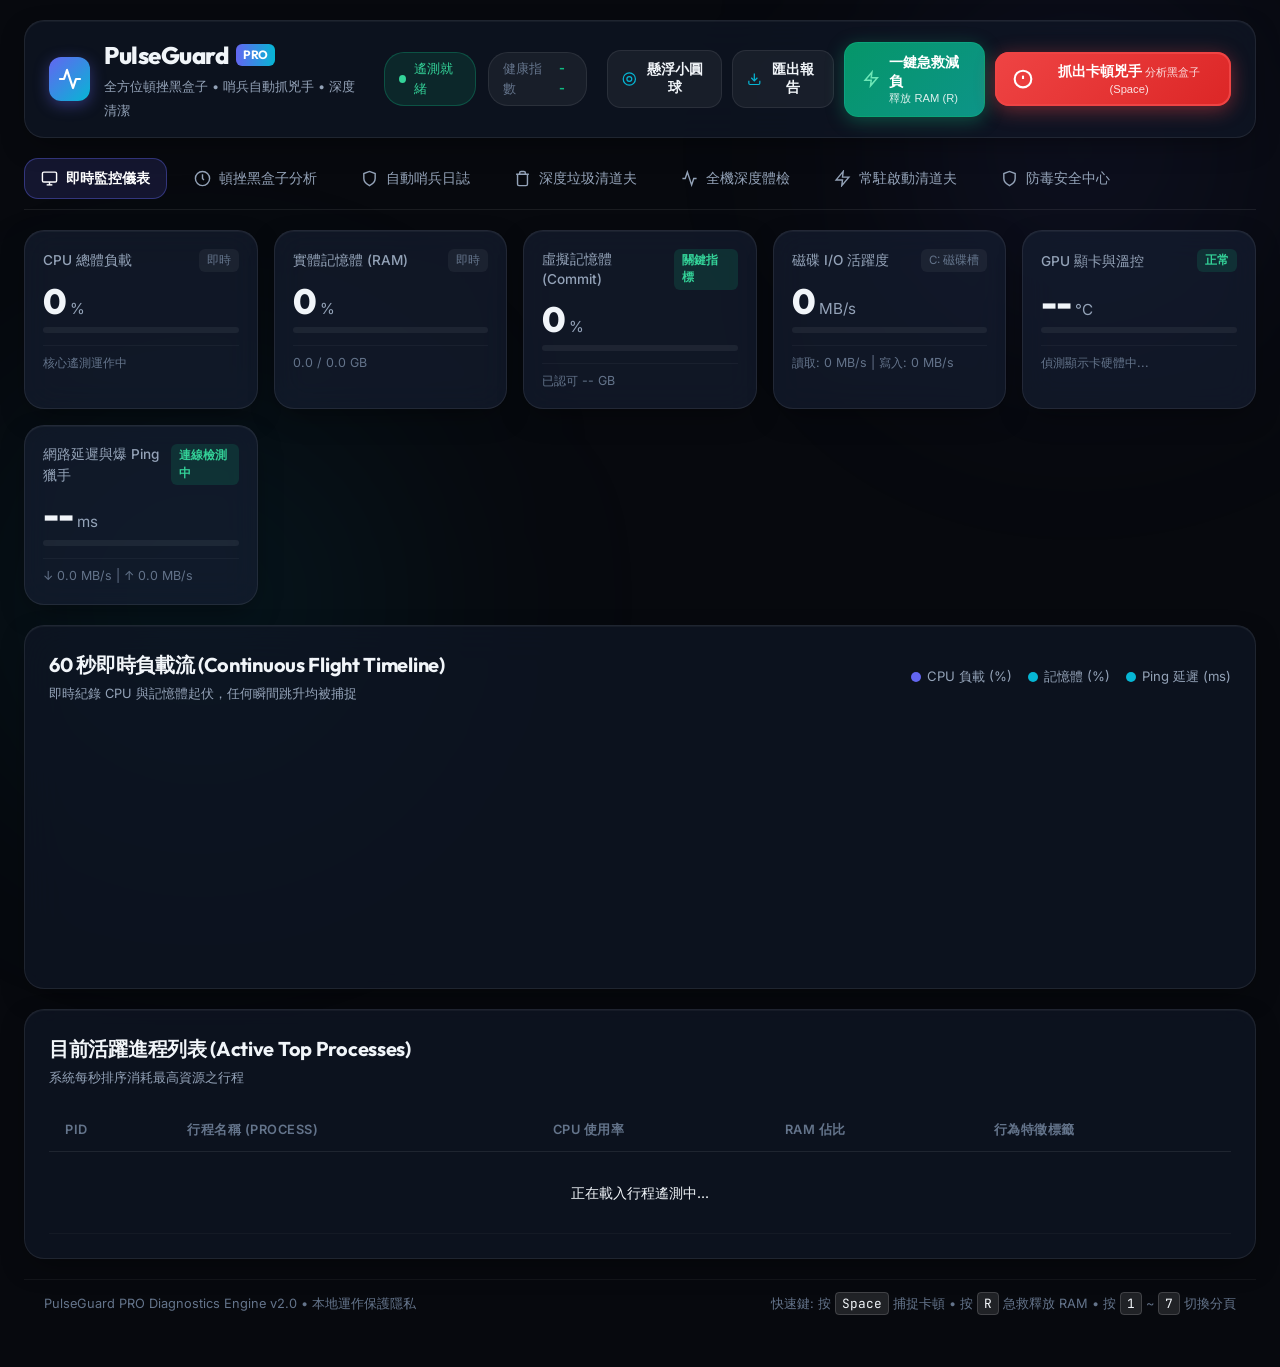
==== commit f2d3df02: "Update PulseGuard PRO: Performance, Diagnostics and Antivirus Modules" ====
--- a/static/index.html
+++ b/static/index.html
@@ -224,6 +224,26 @@
               <span id="gpuNameDetail">偵測顯示卡硬體中...</span>
             </div>
           </div>
+
+          <!-- Network Latency & Bandwidth Card (NEW) -->
+          <div class="tele-card" id="cardNetwork">
+            <div class="tele-header">
+              <span class="tele-title">網路延遲與爆 Ping 獵手</span>
+              <span class="tele-tag" id="netPingTag">連線檢測中</span>
+            </div>
+            <div class="tele-body">
+              <div class="tele-val-wrap">
+                <span class="tele-val" id="netPingVal">--</span>
+                <span class="tele-unit">ms</span>
+              </div>
+              <div class="mini-bar-track">
+                <div class="mini-bar-fill" id="netPingBarFill" style="width: 0%; background: linear-gradient(90deg, #06b6d4, #3b82f6);"></div>
+              </div>
+            </div>
+            <div class="tele-footer">
+              <span id="netSpeedDetail">↓ 0.0 MB/s | ↑ 0.0 MB/s</span>
+            </div>
+          </div>
         </div>
 
         <!-- Realtime Continuous Waveform Graph -->
@@ -236,6 +256,7 @@
             <div class="chart-legend">
               <span class="legend-item"><span class="legend-dot dot-cpu"></span> CPU 負載 (%)</span>
               <span class="legend-item"><span class="legend-dot dot-ram"></span> 記憶體 (%)</span>
+              <span class="legend-item"><span class="legend-dot" style="background:#06b6d4;"></span> Ping 延遲 (ms)</span>
             </div>
           </div>
           <div class="canvas-container">
